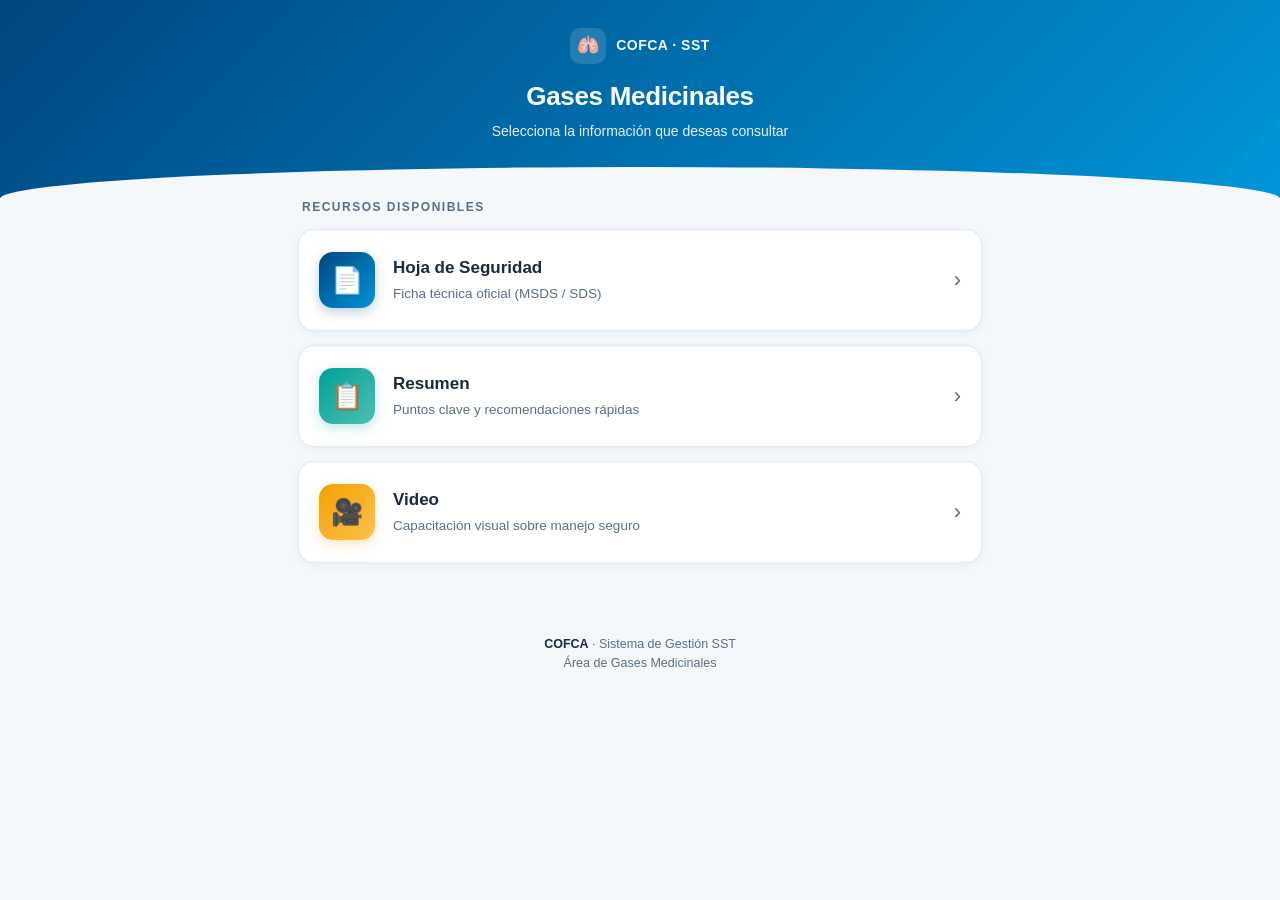
==== gases-medicinales/index.html @ 98a03475 "Sitio SST COFCA - estructura inicial - 2 categorias independientes: Productos Quimicos y Gases Medic" ====
<!DOCTYPE html>
<html lang="es">
<head>
  <meta charset="UTF-8" />
  <meta name="viewport" content="width=device-width, initial-scale=1.0, viewport-fit=cover" />
  <meta name="theme-color" content="#00467F" />
  <title>Gases Medicinales · SST COFCA</title>
  <meta name="description" content="Hoja de Seguridad, Resumen y Video de capacitación sobre gases medicinales." />
  <link rel="stylesheet" href="../assets/style.css" />
</head>
<body>
  <header class="header">
    <div class="brand">
      <span class="brand-mark">🫁</span>
      <span>COFCA · SST</span>
    </div>
    <h1 class="title">Gases Medicinales</h1>
    <p class="subtitle">Selecciona la información que deseas consultar</p>
  </header>

  <main class="container">
    <section class="section">
      <p class="section-title">Recursos disponibles</p>
      <div class="cards">
        <a href="hoja-seguridad.html" class="card">
          <span class="card-icon">📄</span>
          <div class="card-body">
            <div class="card-title">Hoja de Seguridad</div>
            <div class="card-desc">Ficha técnica oficial (MSDS / SDS)</div>
          </div>
          <span class="card-arrow">›</span>
        </a>

        <a href="resumen.html" class="card">
          <span class="card-icon accent">📋</span>
          <div class="card-body">
            <div class="card-title">Resumen</div>
            <div class="card-desc">Puntos clave y recomendaciones rápidas</div>
          </div>
          <span class="card-arrow">›</span>
        </a>

        <a href="video.html" class="card">
          <span class="card-icon warn">🎥</span>
          <div class="card-body">
            <div class="card-title">Video</div>
            <div class="card-desc">Capacitación visual sobre manejo seguro</div>
          </div>
          <span class="card-arrow">›</span>
        </a>
      </div>
    </section>

  </main>

  <footer class="footer">
    <strong>COFCA</strong> · Sistema de Gestión SST<br />
    Área de Gases Medicinales
  </footer>
</body>
</html>
---- assets/style.css ----
/* COFCA - Clínica Oftalmológica del Caribe
   Sistema de visualización SST vía QR
*/

:root {
  --cofca-primary: #00467F;       /* azul clínico profundo */
  --cofca-secondary: #0095D9;     /* azul claro accent */
  --cofca-accent: #00A19A;        /* verde agua salud */
  --cofca-bg: #F4F8FB;
  --cofca-surface: #FFFFFF;
  --cofca-text: #1A2A3A;
  --cofca-muted: #5A6E82;
  --cofca-border: #E1EAF2;
  --cofca-danger: #D93B3B;
  --shadow-sm: 0 2px 8px rgba(0, 70, 127, 0.06);
  --shadow-md: 0 8px 24px rgba(0, 70, 127, 0.10);
  --shadow-lg: 0 16px 40px rgba(0, 70, 127, 0.14);
  --radius: 16px;
  --radius-sm: 10px;
}

* { box-sizing: border-box; margin: 0; padding: 0; }

html { -webkit-text-size-adjust: 100%; scroll-behavior: smooth; }

body {
  font-family: -apple-system, BlinkMacSystemFont, "Segoe UI", Roboto, "Helvetica Neue", Arial, sans-serif;
  background: var(--cofca-bg);
  color: var(--cofca-text);
  line-height: 1.55;
  min-height: 100vh;
  -webkit-font-smoothing: antialiased;
}

/* Header */
.header {
  background: linear-gradient(135deg, var(--cofca-primary) 0%, var(--cofca-secondary) 100%);
  color: white;
  padding: 28px 20px 56px;
  text-align: center;
  position: relative;
  overflow: hidden;
}

.header::after {
  content: "";
  position: absolute;
  bottom: -1px;
  left: 0;
  right: 0;
  height: 32px;
  background: var(--cofca-bg);
  border-radius: 50% 50% 0 0 / 100% 100% 0 0;
}

.brand {
  display: inline-flex;
  align-items: center;
  gap: 10px;
  font-weight: 700;
  letter-spacing: 0.5px;
  font-size: 14px;
  text-transform: uppercase;
  opacity: 0.95;
  margin-bottom: 12px;
}

.brand-mark {
  width: 36px; height: 36px;
  background: rgba(255,255,255,0.15);
  border-radius: 10px;
  display: inline-flex;
  align-items: center;
  justify-content: center;
  backdrop-filter: blur(4px);
  font-size: 18px;
}

.title {
  font-size: 26px;
  font-weight: 700;
  margin-top: 4px;
  letter-spacing: -0.3px;
  line-height: 1.25;
}

.subtitle {
  font-size: 14px;
  opacity: 0.9;
  margin-top: 8px;
  font-weight: 400;
}

/* Container */
.container {
  max-width: 720px;
  margin: 0 auto;
  padding: 0 18px 48px;
  position: relative;
  margin-top: -28px;
}

/* Cards (botones grandes) */
.cards {
  display: grid;
  gap: 14px;
}

.card {
  background: var(--cofca-surface);
  border-radius: var(--radius);
  padding: 22px 20px;
  display: flex;
  align-items: center;
  gap: 18px;
  text-decoration: none;
  color: inherit;
  box-shadow: var(--shadow-sm);
  border: 1px solid var(--cofca-border);
  transition: transform 0.15s ease, box-shadow 0.2s ease, border-color 0.2s ease;
  cursor: pointer;
}

.card:hover, .card:focus {
  transform: translateY(-2px);
  box-shadow: var(--shadow-md);
  border-color: var(--cofca-secondary);
  outline: none;
}

.card:active { transform: translateY(0); }

.card-icon {
  flex-shrink: 0;
  width: 56px;
  height: 56px;
  border-radius: 14px;
  display: flex;
  align-items: center;
  justify-content: center;
  font-size: 26px;
  background: linear-gradient(135deg, var(--cofca-primary), var(--cofca-secondary));
  color: white;
  box-shadow: 0 4px 12px rgba(0, 70, 127, 0.25);
}

.card-icon.accent {
  background: linear-gradient(135deg, var(--cofca-accent), #4CC0B0);
  box-shadow: 0 4px 12px rgba(0, 161, 154, 0.25);
}

.card-icon.warn {
  background: linear-gradient(135deg, #F4A100, #FFC04F);
  box-shadow: 0 4px 12px rgba(244, 161, 0, 0.25);
}

.card-body { flex: 1; min-width: 0; }

.card-title {
  font-weight: 600;
  font-size: 17px;
  margin-bottom: 3px;
}

.card-desc {
  font-size: 13.5px;
  color: var(--cofca-muted);
}

.card-arrow {
  flex-shrink: 0;
  color: var(--cofca-muted);
  font-size: 22px;
  transition: transform 0.2s ease, color 0.2s ease;
}

.card:hover .card-arrow {
  transform: translateX(4px);
  color: var(--cofca-secondary);
}

/* Section */
.section {
  margin-top: 28px;
}

.section-title {
  font-size: 12px;
  font-weight: 700;
  letter-spacing: 1.5px;
  text-transform: uppercase;
  color: var(--cofca-muted);
  margin-bottom: 12px;
  padding-left: 4px;
}

/* Search bar */
.search-wrap {
  position: relative;
  margin-bottom: 14px;
}

.search-wrap input {
  width: 100%;
  background: var(--cofca-surface);
  border: 1px solid var(--cofca-border);
  border-radius: 12px;
  padding: 14px 16px 14px 44px;
  font-size: 15px;
  font-family: inherit;
  color: var(--cofca-text);
  box-shadow: var(--shadow-sm);
  transition: border-color 0.15s ease, box-shadow 0.15s ease;
}

.search-wrap input:focus {
  outline: none;
  border-color: var(--cofca-secondary);
  box-shadow: 0 0 0 3px rgba(0, 149, 217, 0.15);
}

.search-wrap::before {
  content: "🔍";
  position: absolute;
  left: 14px;
  top: 50%;
  transform: translateY(-50%);
  font-size: 16px;
  opacity: 0.55;
  pointer-events: none;
}

/* List items (compact card variant for product list) */
.list-item {
  background: var(--cofca-surface);
  border: 1px solid var(--cofca-border);
  border-radius: 12px;
  padding: 14px 16px;
  display: flex;
  align-items: center;
  gap: 14px;
  text-decoration: none;
  color: inherit;
  transition: transform 0.12s ease, box-shadow 0.15s ease, border-color 0.15s ease;
  margin-bottom: 10px;
}

.list-item:hover, .list-item:focus {
  border-color: var(--cofca-secondary);
  box-shadow: var(--shadow-sm);
  outline: none;
  transform: translateY(-1px);
}

.list-item-num {
  flex-shrink: 0;
  width: 34px;
  height: 34px;
  border-radius: 10px;
  background: var(--cofca-bg);
  color: var(--cofca-primary);
  display: inline-flex;
  align-items: center;
  justify-content: center;
  font-weight: 700;
  font-size: 13px;
  border: 1px solid var(--cofca-border);
}

.list-item-body { flex: 1; min-width: 0; }

.list-item-title {
  font-weight: 600;
  font-size: 15.5px;
  color: var(--cofca-text);
  line-height: 1.3;
}

.list-item-meta {
  font-size: 12.5px;
  color: var(--cofca-muted);
  margin-top: 2px;
}

.list-item-arrow {
  color: var(--cofca-muted);
  font-size: 20px;
  flex-shrink: 0;
}

.list-empty {
  text-align: center;
  padding: 32px 16px;
  color: var(--cofca-muted);
  font-size: 14px;
}

/* Footer */
.footer {
  text-align: center;
  padding: 24px 20px 32px;
  color: var(--cofca-muted);
  font-size: 12.5px;
}

.footer strong { color: var(--cofca-text); }

/* Viewer pages (PDF / video / resumen) */
.viewer-header {
  background: var(--cofca-primary);
  color: white;
  padding: 14px 18px;
  display: flex;
  align-items: center;
  gap: 12px;
  position: sticky;
  top: 0;
  z-index: 10;
  box-shadow: var(--shadow-sm);
}

.back-btn {
  background: rgba(255,255,255,0.15);
  border: none;
  color: white;
  width: 38px;
  height: 38px;
  border-radius: 10px;
  font-size: 20px;
  cursor: pointer;
  display: inline-flex;
  align-items: center;
  justify-content: center;
  text-decoration: none;
  transition: background 0.15s ease;
}

.back-btn:hover { background: rgba(255,255,255,0.25); }

.viewer-title {
  font-size: 16px;
  font-weight: 600;
  flex: 1;
  min-width: 0;
  overflow: hidden;
  text-overflow: ellipsis;
  white-space: nowrap;
}

.viewer-actions {
  display: flex;
  gap: 6px;
  flex-shrink: 0;
}

.viewer-actions a {
  background: rgba(255,255,255,0.15);
  color: white;
  text-decoration: none;
  width: 38px;
  height: 38px;
  border-radius: 10px;
  display: inline-flex;
  align-items: center;
  justify-content: center;
  font-size: 16px;
  transition: background 0.15s ease;
}

.viewer-actions a:hover { background: rgba(255,255,255,0.25); }

.viewer-content {
  padding: 0;
  min-height: calc(100vh - 66px);
}

.pdf-frame {
  width: 100%;
  height: calc(100vh - 66px);
  border: none;
  display: block;
}

.video-wrap {
  position: relative;
  width: 100%;
  padding-bottom: 56.25%;
  background: #000;
}

.video-wrap iframe,
.video-wrap video {
  position: absolute;
  inset: 0;
  width: 100%;
  height: 100%;
  border: none;
}

.resumen {
  max-width: 720px;
  margin: 0 auto;
  padding: 28px 22px 48px;
  background: var(--cofca-surface);
}

.resumen h2 {
  color: var(--cofca-primary);
  margin-top: 28px;
  margin-bottom: 10px;
  font-size: 19px;
  padding-bottom: 6px;
  border-bottom: 2px solid var(--cofca-border);
}

.resumen h2:first-child { margin-top: 0; }

.resumen p { margin-bottom: 12px; color: var(--cofca-text); }

.resumen ul, .resumen ol { margin: 8px 0 14px 22px; }
.resumen li { margin-bottom: 6px; }

.callout {
  background: #FFF6E5;
  border-left: 4px solid #F4A100;
  padding: 14px 16px;
  border-radius: 8px;
  margin: 16px 0;
  font-size: 14.5px;
}

.callout.danger {
  background: #FFEEEE;
  border-left-color: var(--cofca-danger);
}

.callout.info {
  background: #E8F4FB;
  border-left-color: var(--cofca-secondary);
}

/* Loading hint when PDF embed fails */
.fallback {
  padding: 32px 22px;
  text-align: center;
}

.fallback p { margin-bottom: 18px; color: var(--cofca-muted); }

.btn {
  display: inline-block;
  background: var(--cofca-primary);
  color: white;
  padding: 12px 22px;
  border-radius: 10px;
  text-decoration: none;
  font-weight: 600;
  transition: background 0.15s ease;
}

.btn:hover { background: var(--cofca-secondary); }

/* Responsive tweaks */
@media (max-width: 380px) {
  .title { font-size: 22px; }
  .card { padding: 18px 16px; gap: 14px; }
  .card-icon { width: 48px; height: 48px; font-size: 22px; }
  .card-title { font-size: 15.5px; }
}
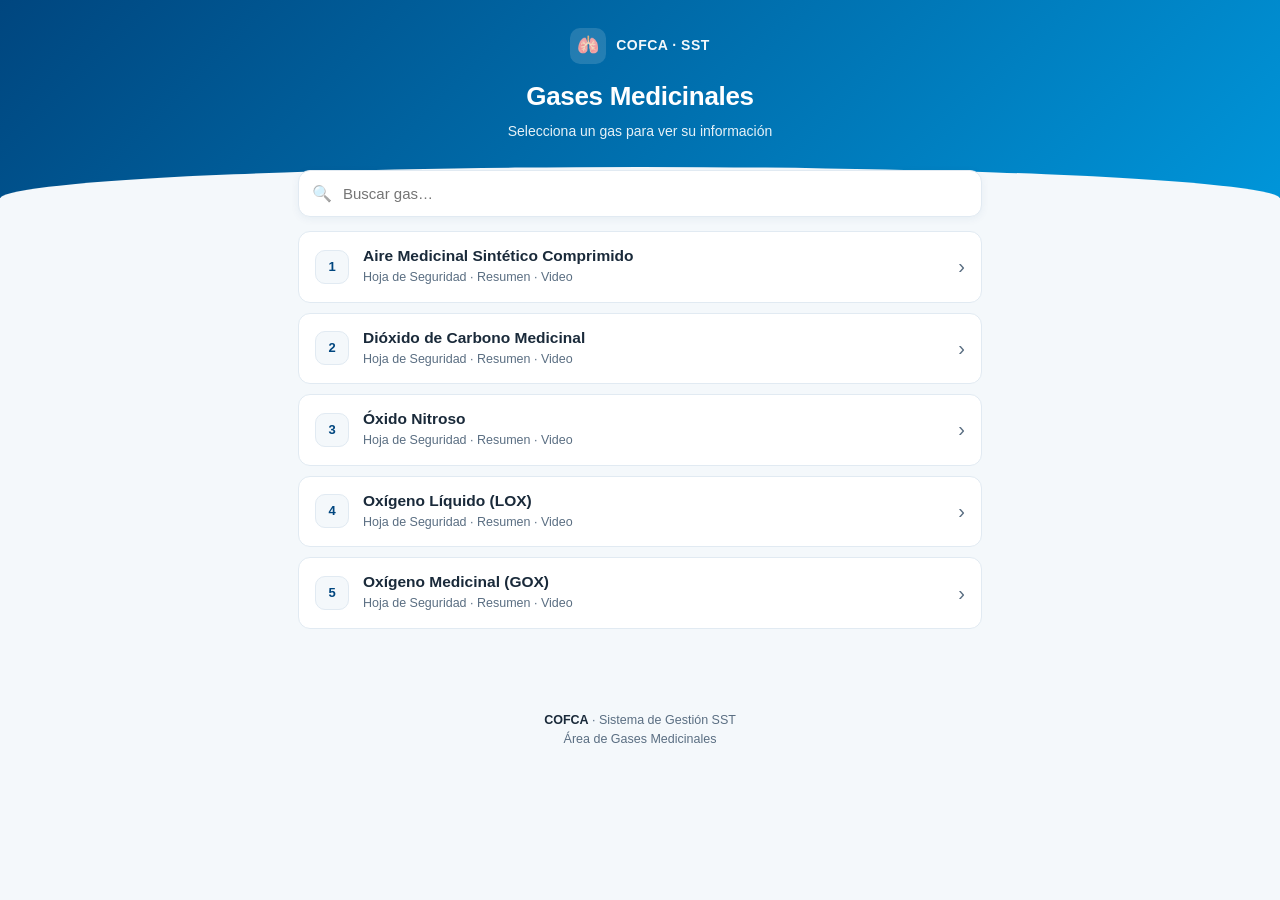
==== commit 79aab277: "Reestructurar a navegacion producto-primero con video y resumen por producto - Nueva arquitectura: Q" ====
--- a/gases-medicinales/index.html
+++ b/gases-medicinales/index.html
@@ -5,7 +5,7 @@
   <meta name="viewport" content="width=device-width, initial-scale=1.0, viewport-fit=cover" />
   <meta name="theme-color" content="#00467F" />
   <title>Gases Medicinales · SST COFCA</title>
-  <meta name="description" content="Hoja de Seguridad, Resumen y Video de capacitación sobre gases medicinales." />
+  <meta name="description" content="Hojas de seguridad, resúmenes y videos de gases medicinales - Clínica Oftalmológica del Caribe." />
   <link rel="stylesheet" href="../assets/style.css" />
 </head>
 <body>
@@ -15,47 +15,64 @@
       <span>COFCA · SST</span>
     </div>
     <h1 class="title">Gases Medicinales</h1>
-    <p class="subtitle">Selecciona la información que deseas consultar</p>
+    <p class="subtitle">Selecciona un gas para ver su información</p>
   </header>
 
   <main class="container">
-    <section class="section">
-      <p class="section-title">Recursos disponibles</p>
-      <div class="cards">
-        <a href="hoja-seguridad.html" class="card">
-          <span class="card-icon">📄</span>
-          <div class="card-body">
-            <div class="card-title">Hoja de Seguridad</div>
-            <div class="card-desc">Ficha técnica oficial (MSDS / SDS)</div>
-          </div>
-          <span class="card-arrow">›</span>
-        </a>
+    <div class="search-wrap">
+      <input id="q" type="search" placeholder="Buscar gas…" autocomplete="off" />
+    </div>
 
-        <a href="resumen.html" class="card">
-          <span class="card-icon accent">📋</span>
-          <div class="card-body">
-            <div class="card-title">Resumen</div>
-            <div class="card-desc">Puntos clave y recomendaciones rápidas</div>
-          </div>
-          <span class="card-arrow">›</span>
-        </a>
+    <div id="lista"></div>
 
-        <a href="video.html" class="card">
-          <span class="card-icon warn">🎥</span>
-          <div class="card-body">
-            <div class="card-title">Video</div>
-            <div class="card-desc">Capacitación visual sobre manejo seguro</div>
-          </div>
-          <span class="card-arrow">›</span>
-        </a>
-      </div>
-    </section>
-
+    <p id="vacio" class="list-empty" style="display:none;">
+      No se encontraron gases para esa búsqueda.
+    </p>
   </main>
 
   <footer class="footer">
     <strong>COFCA</strong> · Sistema de Gestión SST<br />
     Área de Gases Medicinales
   </footer>
+
+  <script src="datos.js"></script>
+  <script>
+    const lista = document.getElementById("lista");
+    const vacio = document.getElementById("vacio");
+    const q     = document.getElementById("q");
+
+    function normalize(s) {
+      return s.toLowerCase().normalize("NFD").replace(/[̀-ͯ]/g, "");
+    }
+
+    function pintar(filtro = "") {
+      const f = normalize(filtro.trim());
+      lista.innerHTML = "";
+      let count = 0;
+
+      PRODUCTOS.forEach((p, i) => {
+        if (f && !normalize(p.nombre).includes(f)) return;
+        count++;
+
+        const a = document.createElement("a");
+        a.className = "list-item";
+        a.href = `producto.html?id=${encodeURIComponent(p.id)}`;
+        a.innerHTML = `
+          <span class="list-item-num">${i + 1}</span>
+          <div class="list-item-body">
+            <div class="list-item-title">${p.nombre}</div>
+            <div class="list-item-meta">Hoja de Seguridad · Resumen · Video</div>
+          </div>
+          <span class="list-item-arrow">›</span>
+        `;
+        lista.appendChild(a);
+      });
+
+      vacio.style.display = count === 0 ? "block" : "none";
+    }
+
+    q.addEventListener("input", e => pintar(e.target.value));
+    pintar();
+  </script>
 </body>
 </html>
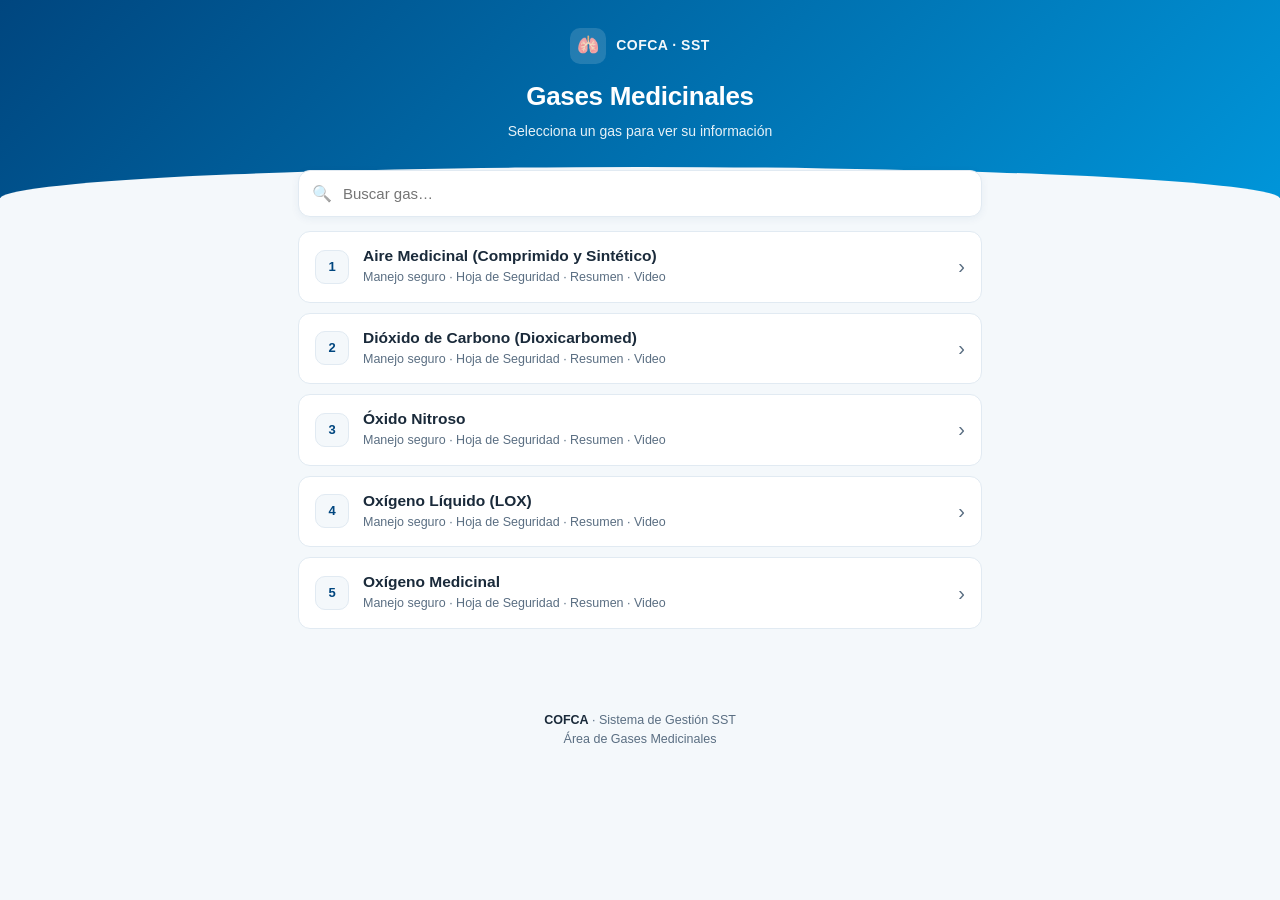
==== commit 2ebaad6d: "Agregar acceso rapido a EPP por producto Nueva pantalla 'EPP - Equipo de Proteccion Personal' destac" ====
--- a/gases-medicinales/index.html
+++ b/gases-medicinales/index.html
@@ -61,7 +61,7 @@
           <span class="list-item-num">${i + 1}</span>
           <div class="list-item-body">
             <div class="list-item-title">${p.nombre}</div>
-            <div class="list-item-meta">Hoja de Seguridad · Resumen · Video</div>
+            <div class="list-item-meta">Manejo seguro · Hoja de Seguridad · Resumen · Video</div>
           </div>
           <span class="list-item-arrow">›</span>
         `;
--- a/assets/style.css
+++ b/assets/style.css
@@ -154,6 +154,33 @@
   box-shadow: 0 4px 12px rgba(244, 161, 0, 0.25);
 }
 
+.card-icon.safety {
+  background: linear-gradient(135deg, #E85D00, #FF8C2C);
+  box-shadow: 0 4px 12px rgba(232, 93, 0, 0.30);
+}
+
+/* EPP highlight card (more prominent) */
+.card.epp-highlight {
+  background: linear-gradient(135deg, #FFF8F0 0%, #FFFFFF 60%);
+  border: 2px solid #FFB774;
+  position: relative;
+  overflow: hidden;
+}
+
+.card.epp-highlight::before {
+  content: "ACCESO RÁPIDO";
+  position: absolute;
+  top: 0;
+  right: 0;
+  background: #E85D00;
+  color: white;
+  font-size: 9.5px;
+  font-weight: 700;
+  letter-spacing: 0.8px;
+  padding: 3px 10px;
+  border-radius: 0 0 0 10px;
+}
+
 .card-body { flex: 1; min-width: 0; }
 
 .card-title {
@@ -439,6 +466,94 @@
   border-left-color: var(--cofca-secondary);
 }
 
+/* EPP page (Equipos de Protección Personal) */
+.epp-hero {
+  background: linear-gradient(135deg, #E85D00 0%, #F4A100 100%);
+  color: white;
+  padding: 24px 22px 28px;
+  text-align: center;
+}
+
+.epp-hero .epp-product {
+  font-size: 13px;
+  font-weight: 600;
+  letter-spacing: 0.8px;
+  text-transform: uppercase;
+  opacity: 0.92;
+  margin-bottom: 8px;
+}
+
+.epp-hero h1 {
+  font-size: 24px;
+  font-weight: 700;
+  margin: 0;
+  letter-spacing: -0.3px;
+}
+
+.epp-hero .epp-sub {
+  font-size: 13.5px;
+  margin-top: 6px;
+  opacity: 0.95;
+}
+
+.epp-grid {
+  max-width: 720px;
+  margin: 0 auto;
+  padding: 18px;
+  display: grid;
+  gap: 12px;
+}
+
+.epp-item {
+  background: var(--cofca-surface);
+  border: 1px solid var(--cofca-border);
+  border-left: 5px solid #E85D00;
+  border-radius: 12px;
+  padding: 16px 18px;
+  display: flex;
+  align-items: center;
+  gap: 16px;
+  box-shadow: var(--shadow-sm);
+}
+
+.epp-item-icon {
+  flex-shrink: 0;
+  width: 56px;
+  height: 56px;
+  border-radius: 14px;
+  display: inline-flex;
+  align-items: center;
+  justify-content: center;
+  font-size: 30px;
+  background: #FFF1E0;
+  border: 1px solid #FFE0BE;
+}
+
+.epp-item-text {
+  font-weight: 600;
+  font-size: 16px;
+  color: var(--cofca-text);
+  line-height: 1.35;
+}
+
+.epp-empty {
+  text-align: center;
+  padding: 40px 20px;
+  color: var(--cofca-muted);
+}
+
+.epp-note {
+  max-width: 720px;
+  margin: 12px auto 32px;
+  padding: 14px 18px;
+  background: #FFF6E5;
+  border: 1px dashed #F4A100;
+  border-radius: 10px;
+  color: #6B4400;
+  font-size: 13.5px;
+  text-align: center;
+}
+
 /* Loading hint when PDF embed fails */
 .fallback {
   padding: 32px 22px;
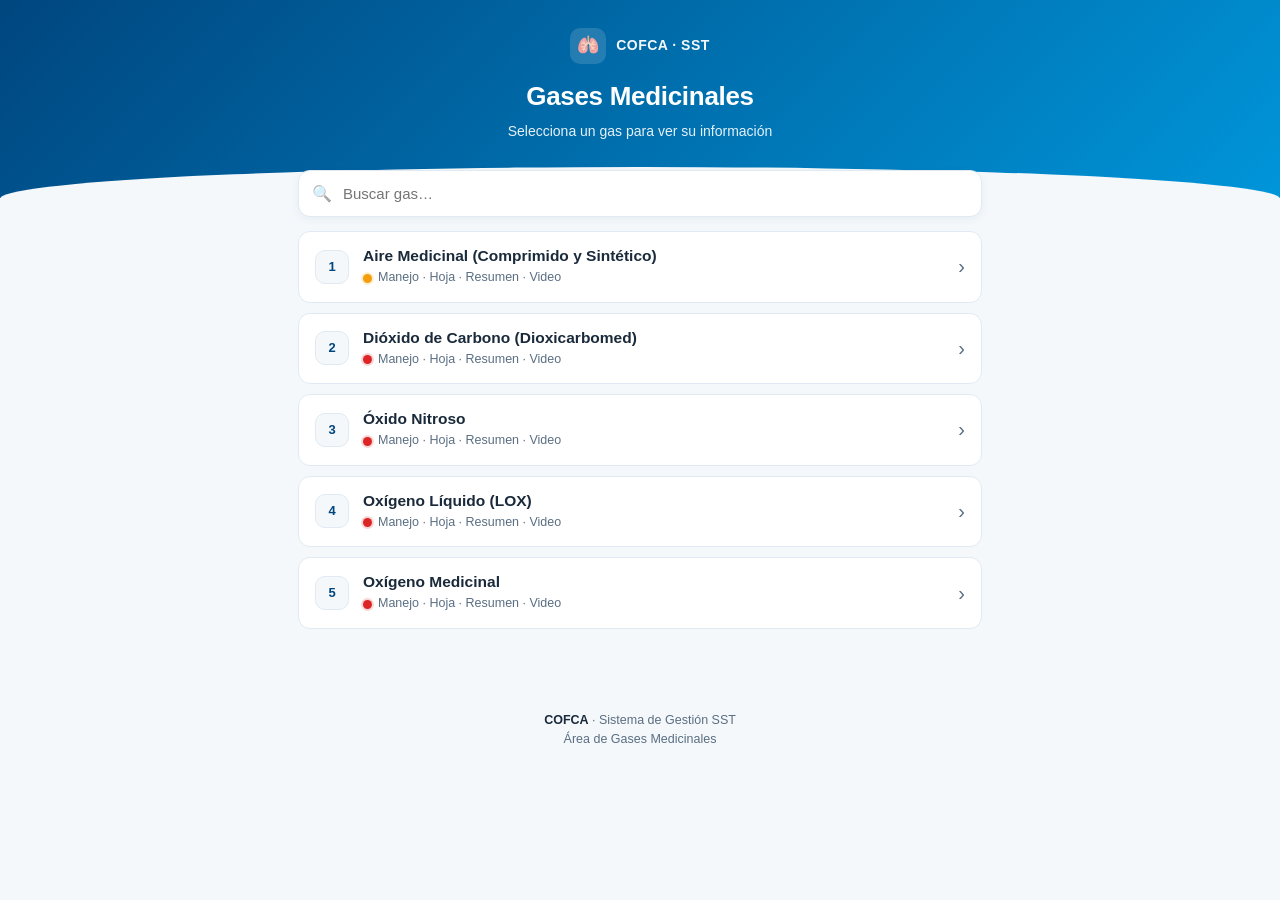
==== commit ca5a810e: "EPP nivel pro: severidad por producto, boton imprimir y compartir - Nuevo campo 'severidad' (alto/me" ====
--- a/gases-medicinales/index.html
+++ b/gases-medicinales/index.html
@@ -57,11 +57,14 @@
         const a = document.createElement("a");
         a.className = "list-item";
         a.href = `producto.html?id=${encodeURIComponent(p.id)}`;
+        const dot = p.severidad
+          ? `<span class="sev-dot ${p.severidad}" title="Riesgo ${p.severidad}"></span>`
+          : "";
         a.innerHTML = `
           <span class="list-item-num">${i + 1}</span>
           <div class="list-item-body">
             <div class="list-item-title">${p.nombre}</div>
-            <div class="list-item-meta">Manejo seguro · Hoja de Seguridad · Resumen · Video</div>
+            <div class="list-item-meta">${dot}Manejo · Hoja · Resumen · Video</div>
           </div>
           <span class="list-item-arrow">›</span>
         `;
--- a/assets/style.css
+++ b/assets/style.css
@@ -307,7 +307,20 @@
   font-size: 12.5px;
   color: var(--cofca-muted);
   margin-top: 2px;
-}
+  display: flex;
+  align-items: center;
+  gap: 6px;
+}
+
+.sev-dot {
+  width: 9px;
+  height: 9px;
+  border-radius: 50%;
+  flex-shrink: 0;
+}
+.sev-dot.alto  { background: #DC2626; box-shadow: 0 0 0 2px rgba(220, 38, 38, 0.18); }
+.sev-dot.medio { background: #F59E0B; box-shadow: 0 0 0 2px rgba(245, 158, 11, 0.18); }
+.sev-dot.bajo  { background: #22C55E; box-shadow: 0 0 0 2px rgba(34, 197, 94, 0.18); }
 
 .list-item-arrow {
   color: var(--cofca-muted);
@@ -481,6 +494,68 @@
   text-transform: uppercase;
   opacity: 0.92;
   margin-bottom: 8px;
+}
+
+/* Severity badges */
+.severity-badge {
+  display: inline-flex;
+  align-items: center;
+  gap: 6px;
+  padding: 6px 14px;
+  border-radius: 999px;
+  font-size: 12.5px;
+  font-weight: 700;
+  letter-spacing: 0.6px;
+  text-transform: uppercase;
+  margin-top: 12px;
+  background: rgba(255,255,255,0.95);
+}
+
+.severity-badge.alto  { color: #B91C1C; }
+.severity-badge.medio { color: #B45309; }
+.severity-badge.bajo  { color: #166534; }
+
+.severity-badge::before {
+  content: "";
+  width: 10px;
+  height: 10px;
+  border-radius: 50%;
+  display: inline-block;
+}
+.severity-badge.alto::before  { background: #DC2626; box-shadow: 0 0 0 3px rgba(220, 38, 38, 0.18); }
+.severity-badge.medio::before { background: #F59E0B; box-shadow: 0 0 0 3px rgba(245, 158, 11, 0.18); }
+.severity-badge.bajo::before  { background: #22C55E; box-shadow: 0 0 0 3px rgba(34, 197, 94, 0.18); }
+
+/* Print button bar */
+.epp-actions {
+  max-width: 720px;
+  margin: 0 auto;
+  padding: 14px 18px 0;
+  display: flex;
+  gap: 10px;
+}
+
+.epp-actions button {
+  flex: 1;
+  background: var(--cofca-surface);
+  border: 1px solid var(--cofca-border);
+  border-radius: 10px;
+  padding: 10px 14px;
+  font-size: 14px;
+  font-weight: 600;
+  color: var(--cofca-primary);
+  cursor: pointer;
+  display: inline-flex;
+  align-items: center;
+  justify-content: center;
+  gap: 8px;
+  font-family: inherit;
+  transition: background 0.15s ease, border-color 0.15s ease;
+}
+
+.epp-actions button:hover {
+  background: var(--cofca-bg);
+  border-color: var(--cofca-secondary);
 }
 
 .epp-hero h1 {
@@ -554,6 +629,38 @@
   text-align: center;
 }
 
+/* Print-friendly version of EPP card (for hanging on the wall) */
+@media print {
+  body { background: white !important; }
+  .viewer-header,
+  .epp-actions,
+  .epp-note { display: none !important; }
+  .epp-hero {
+    background: white !important;
+    color: var(--cofca-text) !important;
+    border: 3px solid #E85D00;
+    border-radius: 14px;
+    padding: 18px 16px;
+    margin: 12px;
+  }
+  .epp-hero .epp-product { color: #E85D00; opacity: 1; }
+  .epp-hero h1 { color: var(--cofca-primary); }
+  .epp-hero .epp-sub { color: var(--cofca-text); }
+  .severity-badge {
+    background: white !important;
+    border: 2px solid currentColor;
+  }
+  .epp-grid { padding: 6px 12px; gap: 8px; }
+  .epp-item {
+    box-shadow: none !important;
+    border: 1px solid #999 !important;
+    border-left: 5px solid #E85D00 !important;
+    page-break-inside: avoid;
+  }
+  .epp-item-icon { background: #FFF1E0 !important; border: 1px solid #FFE0BE !important; }
+  @page { size: A5; margin: 8mm; }
+}
+
 /* Loading hint when PDF embed fails */
 .fallback {
   padding: 32px 22px;
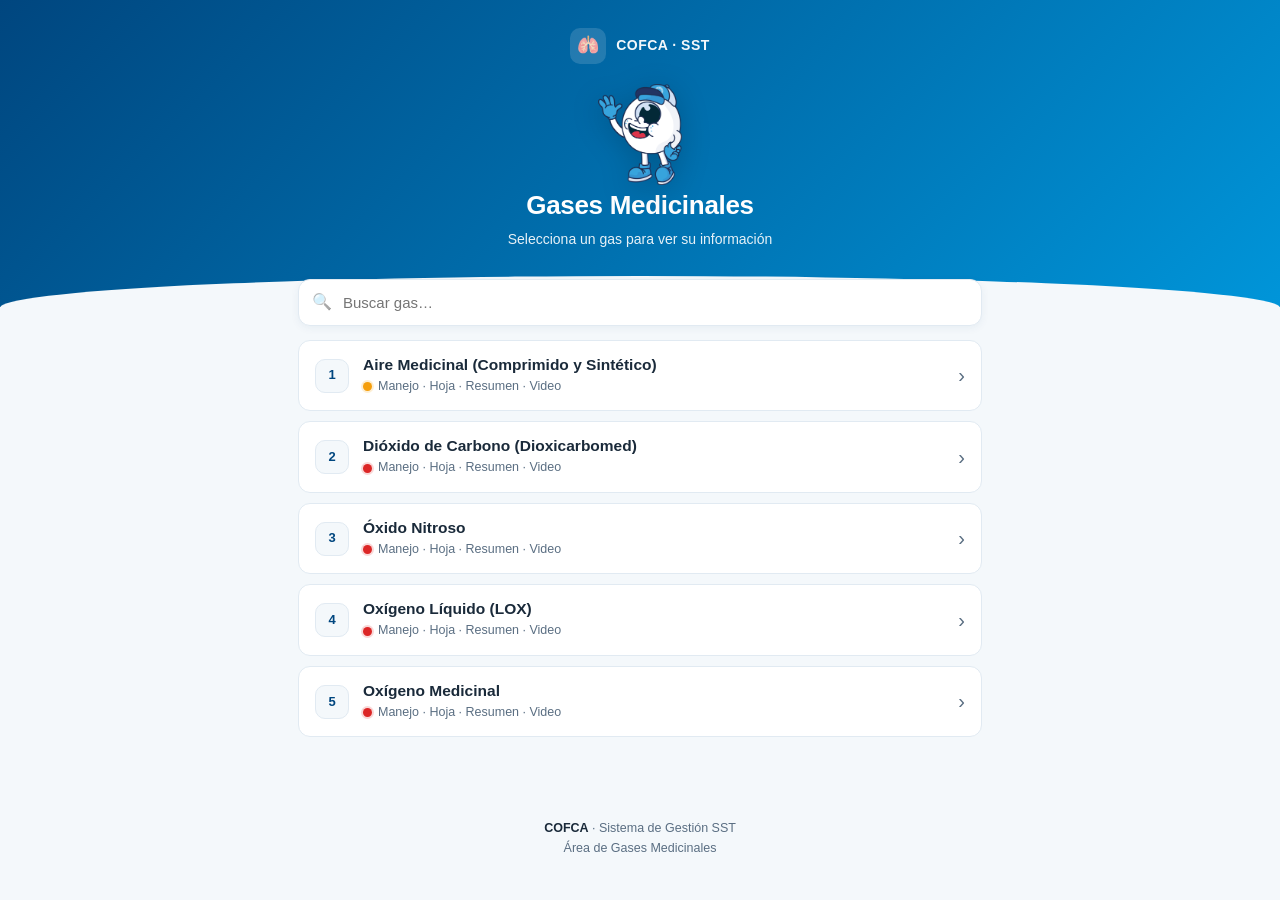
==== commit 26671a2e: "Agregar mascota Iris en encabezados de Quimicos y Gases" ====
--- a/gases-medicinales/index.html
+++ b/gases-medicinales/index.html
@@ -14,6 +14,7 @@
       <span class="brand-mark">🫁</span>
       <span>COFCA · SST</span>
     </div>
+    <img src="../assets/mascota/iris.png" class="hero-mascota hero-mascota--sm" alt="Iris, mascota de COFCA" />
     <h1 class="title">Gases Medicinales</h1>
     <p class="subtitle">Selecciona un gas para ver su información</p>
   </header>
--- a/assets/style.css
+++ b/assets/style.css
@@ -82,6 +82,32 @@
   margin-top: 4px;
   letter-spacing: -0.3px;
   line-height: 1.25;
+}
+
+/* Mascota Iris */
+.hero-mascota {
+  display: block;
+  width: 130px;
+  height: auto;
+  margin: 10px auto 2px;
+  filter: drop-shadow(0 6px 14px rgba(0, 0, 0, 0.18));
+  animation: iris-saluda 3s ease-in-out infinite;
+  transform-origin: 75% 80%;
+}
+
+@keyframes iris-saluda {
+  0%, 88%, 100% { transform: rotate(0deg); }
+  92% { transform: rotate(-4deg); }
+  96% { transform: rotate(4deg); }
+}
+
+.hero-mascota--sm {
+  width: 84px;
+  margin: 8px auto 0;
+}
+
+@media (prefers-reduced-motion: reduce) {
+  .hero-mascota { animation: none; }
 }
 
 .subtitle {
